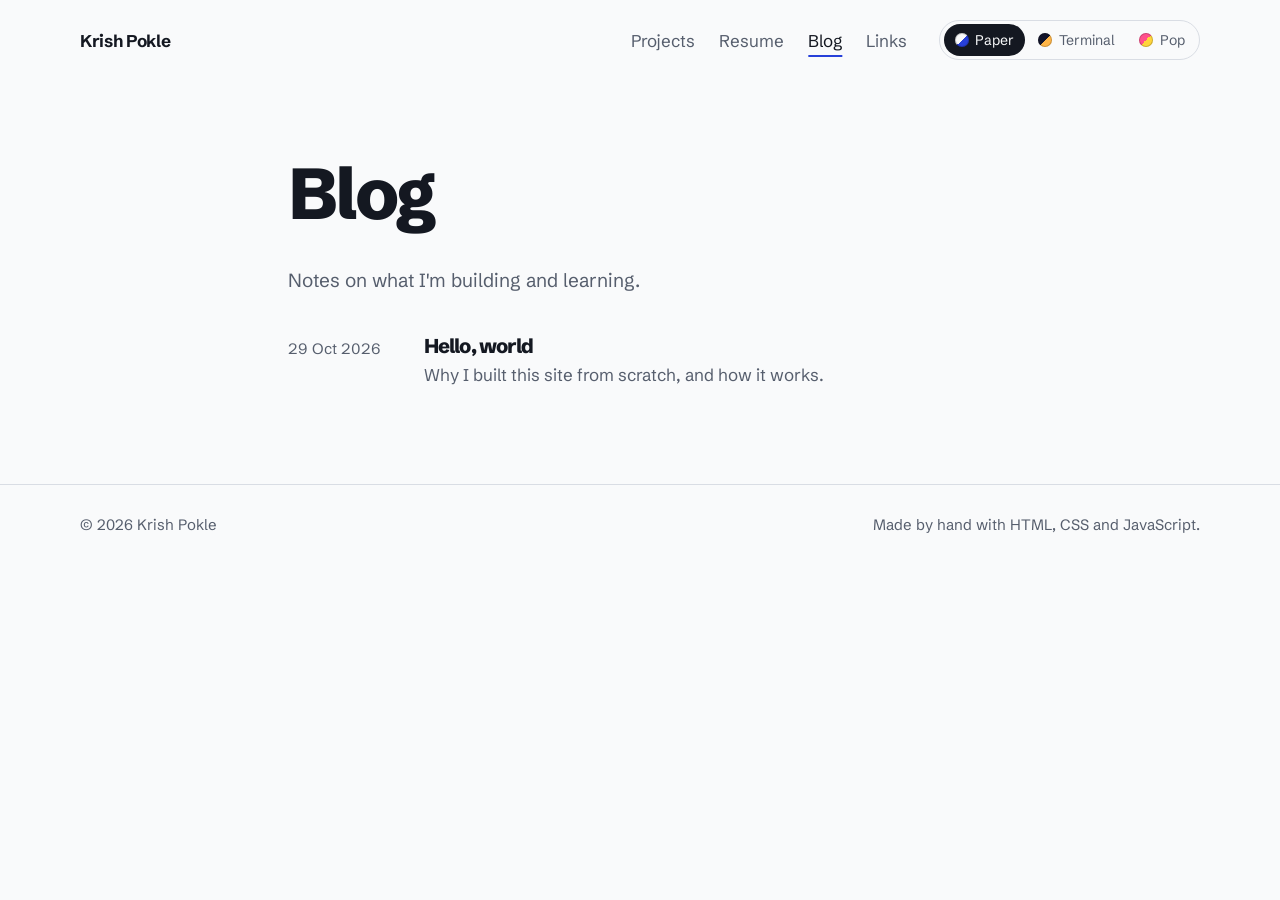
==== blog/index.html @ 6c25fd65 "Add personal website with three switchable themes A hand-written HTML/CSS/JS site with no build step" ====
<!doctype html>
<html lang="en">
<head>
  <meta charset="utf-8">
  <meta name="viewport" content="width=device-width, initial-scale=1">
  <title>Blog | Krish Pokle</title>
  <meta name="description" content="Krish Pokle's blog.">
  <!-- This page is one folder down, so paths start with "../" -->
  <link rel="icon" href="../assets/favicon.svg" type="image/svg+xml">

  <link rel="preconnect" href="https://fonts.googleapis.com">
  <link rel="preconnect" href="https://fonts.gstatic.com" crossorigin>
  <link rel="stylesheet" href="https://fonts.googleapis.com/css2?family=Bricolage+Grotesque:opsz,wght@12..96,400..800&family=IBM+Plex+Mono:wght@400;600&family=IBM+Plex+Sans:wght@400;500;600&family=Schibsted+Grotesk:wght@400..900&display=swap">

  <link rel="stylesheet" href="../css/style.css">
  <script src="../js/theme.js"></script>
  <script src="../js/content.js" defer></script>
  <script src="../js/main.js" defer></script>
</head>

<body data-page="blog" data-title="Blog" data-root="../">
  <a class="skip-link" href="#main">Skip to content</a>
  <header class="site-header" id="site-header"></header>

  <main id="main" class="narrow">
    <div class="page-head">
      <h1>Blog</h1>
      <p class="lede">Notes on what I'm building and learning.</p>
    </div>
    <!-- Lists every post from the "posts" section of js/content.js. -->
    <ul class="post-list" data-render="posts" data-heading="h2"></ul>
  </main>

  <footer class="site-footer" id="site-footer"></footer>
</body>
</html>
---- css/style.css ----
/* ==========================================================
   style.css

   1. Themes: colors and fonts, as CSS variables
   2. Base: plain HTML elements
   3. Layout: header, footer, containers
   4. Pages: home, resume, blog, links
   5. Theme extras: things only one theme does
   6. Small screens, reduced motion, print

   Everything uses the variables from section 1, like
   var(--ink). Change a value there and the whole site follows.
   ========================================================== */


/* ---------- 1. Themes ---------- */

:root {
  --measure: 66ch;     /* max line length for reading */
  --wide: 70rem;       /* max page width */
  --gutter: clamp(1rem, 4vw, 2.5rem);
  --space-section: clamp(3.5rem, 8vw, 6rem);
  --label-col: 12rem;  /* left column for section headings */
}

/* Paper: clean and minimal. The default. */
:root,
[data-theme="paper"] {
  color-scheme: light;
  --bg: #F9FAFB;
  --surface: #ECEFF3;
  --ink: #141821;
  --muted: #565E6D;
  --line: #D9DDE4;
  --accent: #2740D9;
  --on-accent: #FFFFFF;
  --link: #2740D9;
  --focus: #2740D9;
  --font-display: "Schibsted Grotesk", system-ui, sans-serif;
  --font-body: "Schibsted Grotesk", system-ui, sans-serif;
  --font-mono: ui-monospace, "SFMono-Regular", Menlo, Consolas, monospace;
  --display-weight: 800;
  --display-tracking: -0.045em;
  --radius: 8px;
  --border-width: 1px;
  --shadow: none;
}

/* Terminal: dark and techy. Amber phosphor on midnight blue. */
[data-theme="terminal"] {
  color-scheme: dark;
  --bg: #12142A;
  --surface: #1B1E3C;
  --ink: #E4E2F4;
  --muted: #9D9BBF;
  --line: #2E3262;
  --accent: #FFB547;
  --accent-2: #7DDFD6;
  --on-accent: #12142A;
  --link: #FFB547;
  --focus: #7DDFD6;
  --font-display: "IBM Plex Mono", ui-monospace, monospace;
  --font-body: "IBM Plex Sans", system-ui, sans-serif;
  --font-mono: "IBM Plex Mono", ui-monospace, monospace;
  --display-weight: 600;
  --display-tracking: -0.03em;
  --radius: 3px;
  --border-width: 1px;
  --shadow: none;
}

/* Pop: bold and colorful. Thick outlines, hard shadows. */
[data-theme="pop"] {
  color-scheme: light;
  --bg: #F1EBFF;
  --surface: #FFFFFF;
  --ink: #1E1240;
  --muted: #4E4372;
  --line: #1E1240;
  --accent: #FF4F8B;
  --accent-2: #19C3B1;
  --accent-3: #FFD43B;
  --on-accent: #1E1240;
  --link: #C4125A;
  --focus: #1E1240;
  --tint-1: #FFE9A6;   /* yellow */
  --tint-2: #C6F3EC;   /* mint */
  --tint-3: #FFD3E3;   /* pink */
  --font-display: "Bricolage Grotesque", system-ui, sans-serif;
  --font-body: "Bricolage Grotesque", system-ui, sans-serif;
  --font-mono: ui-monospace, "SFMono-Regular", Menlo, Consolas, monospace;
  --display-weight: 800;
  --display-tracking: -0.035em;
  --radius: 16px;
  --border-width: 3px;
  --shadow: 5px 5px 0 var(--ink);
}


/* ---------- 2. Base ---------- */

*,
*::before,
*::after {
  box-sizing: border-box;
}

html {
  -webkit-text-size-adjust: 100%;
  scroll-behavior: smooth;
}

body {
  margin: 0;
  background: var(--bg);
  color: var(--ink);
  font-family: var(--font-body);
  font-size: 1.0625rem;
  line-height: 1.6;
  transition: background-color 0.25s ease, color 0.25s ease;
}

h1,
h2,
h3 {
  margin: 0 0 0.5em;
  font-family: var(--font-display);
  font-weight: var(--display-weight);
  letter-spacing: var(--display-tracking);
  line-height: 1.1;
  text-wrap: balance;
}

h2 {
  font-size: 1.5rem;
}

h3 {
  font-size: 1.25rem;
  letter-spacing: -0.01em;
}

p {
  margin: 0 0 1em;
}

a {
  color: var(--link);
  text-decoration-thickness: 0.08em;
  text-underline-offset: 0.2em;
}

a:hover {
  text-decoration-thickness: 0.16em;
}

:focus-visible {
  outline: 3px solid var(--focus);
  outline-offset: 3px;
  border-radius: 2px;
}

::selection {
  background: var(--accent);
  color: var(--on-accent);
}

img {
  max-width: 100%;
  height: auto;
}

.skip-link {
  position: absolute;
  top: -4rem;
  left: 0.5rem;
  z-index: 10;
  padding: 0.5rem 1rem;
  border-radius: var(--radius);
  background: var(--ink);
  color: var(--bg);
}

.skip-link:focus {
  top: 0.5rem;
}

.button {
  display: inline-flex;
  align-items: center;
  gap: 0.5rem;
  padding: 0.75rem 1.25rem;
  border: var(--border-width) solid var(--accent);
  border-radius: var(--radius);
  background: var(--accent);
  color: var(--on-accent);
  font: inherit;
  font-weight: 600;
  text-decoration: none;
  box-shadow: var(--shadow);
  cursor: pointer;
}

.button:hover {
  filter: brightness(1.08);
}

.pill-row {
  display: flex;
  flex-wrap: wrap;
  gap: 0.625rem;
  margin: 0;
  padding: 0;
  list-style: none;
}

.pill {
  display: inline-block;
  padding: 0.45rem 1rem;
  border: var(--border-width) solid var(--line);
  border-radius: 999px;
  color: var(--ink);
  font-weight: 500;
  text-decoration: none;
}

.pill:hover {
  border-color: var(--ink);
}

.tags {
  display: flex;
  flex-wrap: wrap;
  gap: 0.4rem;
  margin: 0;
  padding: 0;
  list-style: none;
}

.tag {
  padding: 0.1rem 0.6rem;
  border-radius: 999px;
  background: var(--surface);
  font-size: 0.8125rem;
  font-weight: 500;
}


/* ---------- 3. Layout ---------- */

.container {
  width: min(100% - 2 * var(--gutter), var(--wide));
  margin-inline: auto;
}

/* A narrower column for reading (blog list, posts). */
.narrow {
  width: min(100% - 2 * var(--gutter), 44rem);
  margin-inline: auto;
}

/* Heading on the left, content on the right. */
.split {
  display: grid;
  grid-template-columns: var(--label-col) minmax(0, 1fr);
  gap: 1rem 2.5rem;
  align-items: start;
}

.section {
  padding-top: var(--space-section);
}

.site-header {
  padding-block: 1.25rem;
}

.header-inner {
  display: flex;
  flex-wrap: wrap;
  align-items: center;
  gap: 0.75rem 2rem;
}

.brand {
  margin-right: auto;
  color: var(--ink);
  font-family: var(--font-display);
  font-weight: 700;
  letter-spacing: -0.02em;
  text-decoration: none;
}

.site-nav ul {
  display: flex;
  flex-wrap: wrap;
  gap: 0.25rem 1.5rem;
  margin: 0;
  padding: 0;
  list-style: none;
}

.site-nav a {
  color: var(--muted);
  text-decoration: none;
}

.site-nav a:hover,
.site-nav a[aria-current="page"] {
  color: var(--ink);
}

.site-nav a[aria-current="page"] {
  text-decoration: underline;
  text-decoration-color: var(--accent);
  text-decoration-thickness: 2px;
  text-underline-offset: 0.45em;
}

.theme-switch {
  display: flex;
  gap: 0.125rem;
  padding: 0.2rem;
  border: var(--border-width) solid var(--line);
  border-radius: 999px;
}

.theme-switch button {
  display: flex;
  align-items: center;
  gap: 0.4rem;
  padding: 0.3rem 0.7rem;
  border: 0;
  border-radius: 999px;
  background: transparent;
  color: var(--muted);
  font: inherit;
  font-size: 0.875rem;
  cursor: pointer;
}

.theme-switch button:hover {
  color: var(--ink);
}

.theme-switch button[aria-pressed="true"] {
  background: var(--ink);
  color: var(--bg);
}

/* Each swatch previews its theme's background and accent. */
.swatch {
  flex: none;
  width: 0.875rem;
  height: 0.875rem;
  border-radius: 50%;
  box-shadow: inset 0 0 0 1px rgb(0 0 0 / 0.2);
}

.swatch-paper    { background: linear-gradient(135deg, #F9FAFB 50%, #2740D9 50%); }
.swatch-terminal { background: linear-gradient(135deg, #12142A 50%, #FFB547 50%); }
.swatch-pop      { background: linear-gradient(135deg, #FF4F8B 50%, #FFD43B 50%); }

.site-footer {
  margin-top: var(--space-section);
  padding-block: 1.75rem;
  border-top: var(--border-width) solid var(--line);
  color: var(--muted);
  font-size: 0.9375rem;
}

.footer-inner {
  display: flex;
  flex-wrap: wrap;
  justify-content: space-between;
  gap: 0 1.5rem;
}

.footer-inner p {
  margin: 0;
}


/* ---------- 4. Pages ---------- */

/* Home: hero */

.hero {
  padding-block: clamp(3rem, 11vw, 8rem) clamp(1rem, 3vw, 2rem);
}

.hero-name {
  margin: 0 0 1.5rem;
  font-size: clamp(3.25rem, 15vw, 8.5rem);
  line-height: 0.9;
}

.hero-tagline {
  max-width: 28ch;
  margin: 0 0 2.25rem;
  font-size: clamp(1.25rem, 2.6vw, 1.75rem);
  line-height: 1.3;
}

/* Only the Terminal theme shows the prompt line. */
.hero-prompt {
  display: none;
}

/* Home: sections */

.section-aside {
  display: flex;
  flex-direction: column;
  align-items: flex-start;
  gap: 0.5rem;
}

.section-aside h2 {
  margin: 0;
}

.section-aside a {
  font-size: 0.9375rem;
}

.prose {
  max-width: var(--measure);
}

.projects {
  display: grid;
  gap: 2.75rem;
  margin: 0;
  padding: 0;
  list-style: none;
}

.project {
  display: grid;
  grid-template-columns: 4rem minmax(0, 1fr);
  gap: 0 1.5rem;
}

.project-year,
.timeline-when,
.post-item time {
  margin: 0;
  padding-top: 0.15em;
  color: var(--muted);
  font-size: 0.9375rem;
  font-variant-numeric: tabular-nums;
}

.project h3 {
  margin-bottom: 0.35rem;
}

.project h3 a {
  color: var(--ink);
  text-decoration: none;
}

.project h3 a:hover {
  text-decoration: underline;
}

.project-desc {
  max-width: 60ch;
  margin-bottom: 0.85rem;
  color: var(--muted);
}

.project-links {
  display: flex;
  flex-wrap: wrap;
  gap: 0.25rem 1.25rem;
  margin: 0.85rem 0 0;
  font-size: 0.9375rem;
}

.post-list {
  display: grid;
  gap: 1.75rem;
  margin: 0;
  padding: 0;
  list-style: none;
}

.post-item {
  display: grid;
  grid-template-columns: 7rem minmax(0, 1fr);
  gap: 0 1.5rem;
}

.post-item h2,
.post-item h3 {
  margin-bottom: 0.25rem;
  font-size: 1.25rem;
}

.post-item h2 a,
.post-item h3 a {
  color: var(--ink);
  text-decoration: none;
}

.post-item h2 a:hover,
.post-item h3 a:hover {
  text-decoration: underline;
}

.post-item p {
  margin: 0;
  color: var(--muted);
}

.empty {
  color: var(--muted);
}

/* Resume */

.resume-head {
  display: flex;
  flex-wrap: wrap;
  justify-content: space-between;
  align-items: flex-end;
  gap: 1.5rem 2rem;
  padding-top: clamp(2.5rem, 7vw, 5rem);
}

.resume-head h1 {
  margin-bottom: 0.75rem;
  font-size: clamp(2.75rem, 8vw, 5rem);
  line-height: 0.95;
}

.resume-tagline {
  margin-bottom: 0.75rem;
  font-size: 1.1875rem;
}

.contact-list {
  display: flex;
  flex-wrap: wrap;
  gap: 0.25rem 1.5rem;
  margin: 0;
  padding: 0;
  list-style: none;
  color: var(--muted);
}

.timeline {
  display: grid;
  gap: 2.25rem;
  margin: 0;
  padding: 0;
  list-style: none;
}

.timeline-item {
  display: grid;
  grid-template-columns: 8rem minmax(0, 1fr);
  gap: 0 1.5rem;
}

.timeline-item h3 {
  margin-bottom: 0.15rem;
}

.timeline-org {
  margin-bottom: 0.6rem;
  color: var(--muted);
}

.timeline-item ul {
  margin: 0;
  padding-left: 1.1rem;
}

.timeline-item li + li {
  margin-top: 0.3rem;
}

.skill-groups {
  display: grid;
  gap: 1.25rem;
}

.skill-group {
  display: grid;
  grid-template-columns: 8rem minmax(0, 1fr);
  gap: 0.5rem 1.5rem;
  align-items: baseline;
}

.skill-group h3 {
  margin: 0;
  color: var(--muted);
  font-family: var(--font-body);
  font-size: 0.9375rem;
  font-weight: 500;
  letter-spacing: 0;
}

/* Blog */

.page-head {
  padding-block: clamp(2.5rem, 7vw, 5rem) 2.5rem;
}

.page-head h1 {
  font-size: clamp(2.75rem, 8vw, 4.5rem);
  line-height: 0.95;
}

.lede {
  margin: 0;
  color: var(--muted);
  font-size: 1.1875rem;
}

.post-header {
  padding-block: clamp(2.5rem, 7vw, 4.5rem) 2.25rem;
}

.post-header h1 {
  font-size: clamp(2.25rem, 6vw, 3.75rem);
  line-height: 1;
}

.post-date {
  margin: 0;
  color: var(--muted);
}

.post-footer {
  margin-top: 3rem;
}

/* Long-form text: blog posts. */
.prose h2 {
  margin: 2em 0 0.5em;
}

.prose ul,
.prose ol {
  padding-left: 1.25rem;
}

.prose li + li {
  margin-top: 0.35em;
}

.prose code {
  padding: 0.1em 0.35em;
  border-radius: 4px;
  background: var(--surface);
  font-family: var(--font-mono);
  font-size: 0.875em;
}

.prose pre {
  overflow-x: auto;
  margin: 1.5em 0;
  padding: 1rem 1.25rem;
  border-radius: var(--radius);
  background: var(--surface);
  font-size: 0.875rem;
  line-height: 1.55;
}

.prose pre code {
  padding: 0;
  background: none;
  font-size: inherit;
}

.prose blockquote {
  margin: 1.75em 0;
  padding-left: 1.25rem;
  border-left: 3px solid var(--accent);
  color: var(--muted);
  font-size: 1.125rem;
}

.prose img {
  border-radius: var(--radius);
}

/* Links page */

.linkpage {
  width: min(100% - 2 * var(--gutter), 30rem);
  margin-inline: auto;
  padding-top: clamp(2rem, 7vw, 4rem);
  text-align: center;
}

.avatar {
  display: grid;
  place-items: center;
  overflow: hidden;
  width: 6rem;
  height: 6rem;
  margin: 0 auto 1.25rem;
  border-radius: 50%;
  background: var(--accent);
  color: var(--on-accent);
  font-family: var(--font-display);
  font-size: 2rem;
  font-weight: var(--display-weight);
  letter-spacing: -0.02em;
}

.avatar img {
  width: 100%;
  height: 100%;
  object-fit: cover;
}

.linkpage h1 {
  margin-bottom: 0.4rem;
  font-size: 2.25rem;
}

.linkpage-tagline {
  margin-bottom: 2rem;
  color: var(--muted);
}

.link-buttons {
  display: grid;
  grid-template-columns: minmax(0, 1fr);
  gap: 0.75rem;
  margin: 0;
  padding: 0;
  list-style: none;
}

.link-button {
  display: flex;
  justify-content: space-between;
  align-items: center;
  gap: 1rem;
  padding: 1rem 1.25rem;
  border: var(--border-width) solid var(--line);
  border-radius: var(--radius);
  background: var(--surface);
  color: var(--ink);
  font-weight: 600;
  text-align: left;
  text-decoration: none;
  box-shadow: var(--shadow);
}

.link-button:hover {
  border-color: var(--ink);
}

.link-label {
  flex: none;
}

.link-button .handle {
  overflow: hidden;
  min-width: 0;
  color: var(--muted);
  font-size: 0.875rem;
  font-weight: 400;
  text-overflow: ellipsis;
  white-space: nowrap;
}


/* ---------- 5. Theme extras ---------- */

/* Paper: let the hero name dominate; everything else stays quiet. */
[data-theme="paper"] .hero-name {
  font-weight: 800;
}

/* Terminal: a typed prompt above your name, monospace UI,
   markdown-style headings and [bracketed] tags. */

[data-theme="terminal"] .hero-prompt {
  display: block;
  margin: 0 0 1.25rem;
  color: var(--muted);
  font-family: var(--font-mono);
}

[data-theme="terminal"] .prompt-user {
  color: var(--accent-2);
}

/* "whoami" types itself out, one letter at a time. */
[data-theme="terminal"] .prompt-cmd {
  display: inline-block;
  overflow: hidden;
  width: 0;
  color: var(--ink);
  white-space: nowrap;
  vertical-align: bottom;
  animation: type 0.6s steps(6, end) 0.4s forwards;
}

[data-theme="terminal"] .caret {
  display: inline-block;
  width: 0.6em;
  height: 1.15em;
  margin-left: 0.15em;
  background: var(--accent);
  vertical-align: text-bottom;
  animation: blink 1s steps(1) 1s 6;
}

@keyframes type {
  to { width: 6ch; }
}

@keyframes blink {
  50% { opacity: 0; }
}

[data-theme="terminal"] .brand,
[data-theme="terminal"] .site-nav,
[data-theme="terminal"] .theme-switch,
[data-theme="terminal"] .pill,
[data-theme="terminal"] .button,
[data-theme="terminal"] .link-button,
[data-theme="terminal"] .project-year,
[data-theme="terminal"] .timeline-when,
[data-theme="terminal"] .post-item time,
[data-theme="terminal"] .post-date,
[data-theme="terminal"] .site-footer {
  font-family: var(--font-mono);
}

[data-theme="terminal"] .hero-name {
  color: var(--ink);
}

[data-theme="terminal"] .section > h2::before,
[data-theme="terminal"] .section-aside h2::before,
[data-theme="terminal"] .prose h2::before {
  content: "## ";
  color: var(--accent);
  font-weight: 400;
  letter-spacing: 0;
}

[data-theme="terminal"] .project h3::before {
  content: "./";
  color: var(--muted);
}

[data-theme="terminal"] .tag {
  padding: 0;
  border-radius: 0;
  background: none;
  color: var(--accent-2);
  font-family: var(--font-mono);
}

[data-theme="terminal"] .tag::before { content: "["; color: var(--muted); }
[data-theme="terminal"] .tag::after  { content: "]"; color: var(--muted); }

[data-theme="terminal"] .pill {
  border-radius: var(--radius);
}

[data-theme="terminal"] .pill:hover,
[data-theme="terminal"] .link-button:hover {
  border-color: var(--accent);
  color: var(--accent);
}

/* Pop: a shadowed name, sticker headings and tags, and
   chunky colored cards that press down when clicked. */

[data-theme="pop"] .hero-name {
  text-shadow: 0.045em 0.045em 0 var(--accent);
}

[data-theme="pop"] .section > h2,
[data-theme="pop"] .section-aside h2 {
  display: inline-block;
  padding: 0.15em 0.5em;
  border: 3px solid var(--ink);
  border-radius: 10px;
  background: var(--accent-3);
  box-shadow: 3px 3px 0 var(--ink);
  transform: rotate(-2deg);
}

[data-theme="pop"] .section > h2 {
  justify-self: start;
}

[data-theme="pop"] .tag {
  border-radius: 6px;
  background: var(--ink);
  color: var(--bg);
  font-weight: 700;
  transform: rotate(-2deg);
}

[data-theme="pop"] .tag:nth-child(even) {
  background: var(--accent-2);
  color: var(--ink);
  transform: rotate(2deg);
}

[data-theme="pop"] .project {
  padding: 1.25rem 1.5rem 1.5rem;
  border: 3px solid var(--ink);
  border-radius: var(--radius);
  box-shadow: var(--shadow);
}

[data-theme="pop"] .project:nth-child(3n + 1) { background: var(--tint-1); }
[data-theme="pop"] .project:nth-child(3n + 2) { background: var(--tint-2); }
[data-theme="pop"] .project:nth-child(3n + 3) { background: var(--tint-3); }

[data-theme="pop"] .project-desc,
[data-theme="pop"] .project-year {
  color: var(--ink);
}

[data-theme="pop"] .pill,
[data-theme="pop"] .link-button,
[data-theme="pop"] .button {
  border: 3px solid var(--ink);
  font-weight: 700;
  transition: transform 0.1s ease, box-shadow 0.1s ease;
}

[data-theme="pop"] .pill {
  background: var(--surface);
  box-shadow: 3px 3px 0 var(--ink);
}

[data-theme="pop"] .link-buttons li:nth-child(3n + 1) .link-button { background: var(--tint-1); }
[data-theme="pop"] .link-buttons li:nth-child(3n + 2) .link-button { background: var(--tint-2); }
[data-theme="pop"] .link-buttons li:nth-child(3n + 3) .link-button { background: var(--tint-3); }

[data-theme="pop"] .link-button .handle {
  color: var(--ink);
}

[data-theme="pop"] .pill:hover,
[data-theme="pop"] .link-button:hover,
[data-theme="pop"] .button:hover {
  filter: none;
  transform: translate(-2px, -2px);
  box-shadow: 7px 7px 0 var(--ink);
}

[data-theme="pop"] .pill:active,
[data-theme="pop"] .link-button:active,
[data-theme="pop"] .button:active {
  transform: translate(3px, 3px);
  box-shadow: 0 0 0 var(--ink);
}

[data-theme="pop"] .avatar {
  border: 3px solid var(--ink);
  box-shadow: var(--shadow);
}

[data-theme="pop"] .theme-switch {
  background: var(--surface);
}

[data-theme="pop"] .prose blockquote {
  border-left-width: 6px;
  color: var(--ink);
}


/* ---------- 6. Small screens, reduced motion, print ---------- */

@media (max-width: 48rem) {
  .split {
    grid-template-columns: minmax(0, 1fr);
  }
}

@media (max-width: 40rem) {
  .site-nav {
    order: 3;
    flex-basis: 100%;
  }

  .project,
  .post-item,
  .timeline-item,
  .skill-group {
    grid-template-columns: minmax(0, 1fr);
    gap: 0.25rem;
  }
}

/* On narrow phones, theme buttons show just their swatches.
   The names stay readable by screen readers. */
@media (max-width: 26rem) {
  .theme-name {
    position: absolute;
    width: 1px;
    height: 1px;
    overflow: hidden;
    clip-path: inset(50%);
    white-space: nowrap;
  }

  .theme-switch button {
    padding: 0.45rem;
  }
}

@media (prefers-reduced-motion: reduce) {
  html {
    scroll-behavior: auto;
  }

  *,
  *::before,
  *::after {
    animation-duration: 0.01ms !important;
    animation-delay: 0s !important;
    animation-iteration-count: 1 !important;
    transition-duration: 0.01ms !important;
  }
}

/* main.js switches to the Paper theme while printing. */
@media print {
  .site-header,
  .site-footer,
  .skip-link,
  .no-print {
    display: none !important;
  }

  body {
    font-size: 10.5pt;
    background: #fff;
  }

  a {
    color: inherit;
    text-decoration: none;
  }

  .section {
    padding-top: 1.75rem;
  }

  .resume-head {
    padding-top: 0;
  }

  .timeline-item,
  .skill-group {
    break-inside: avoid;
  }
}
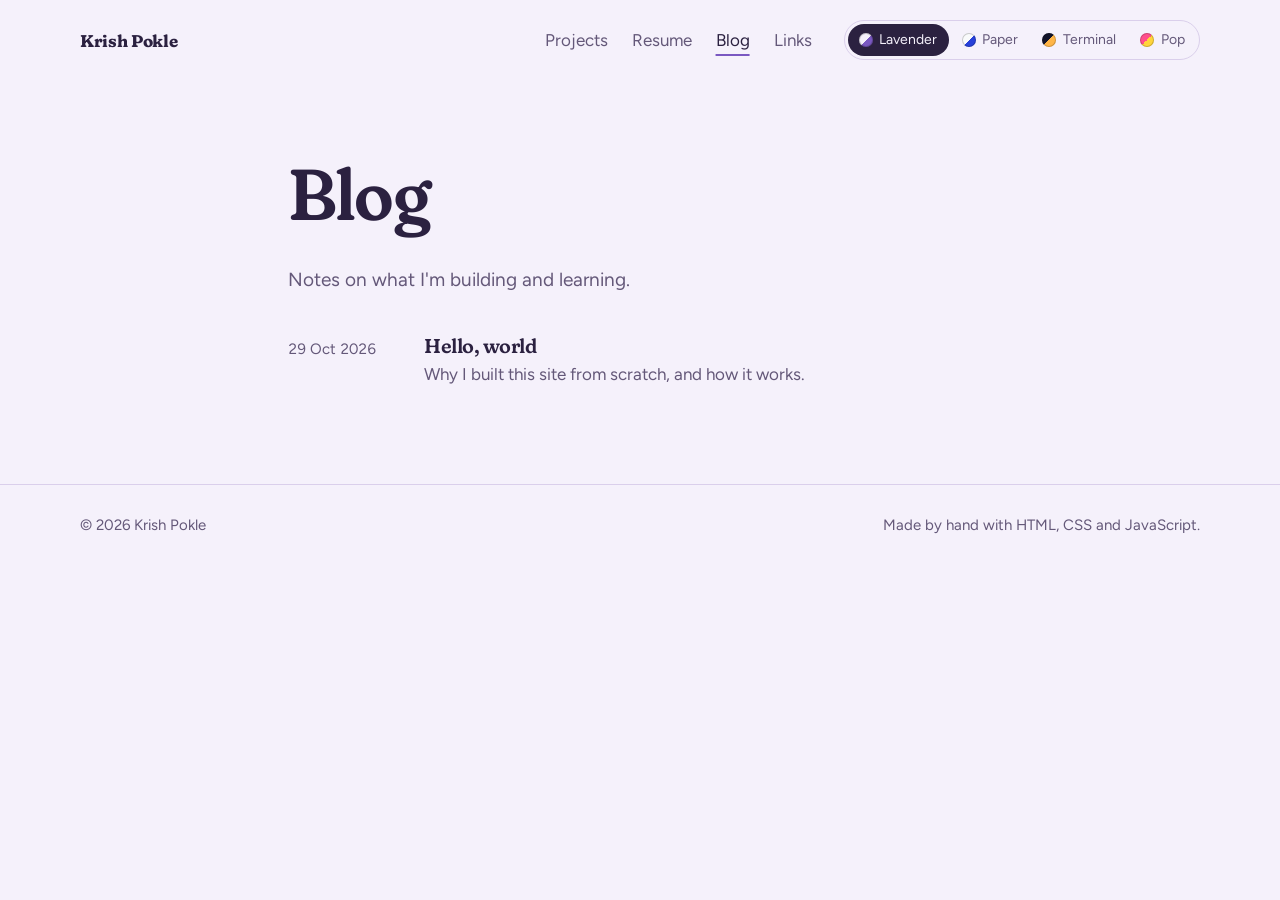
==== commit 08d4bbf7: "Add Lavender theme and make it the default Lavender pairs a pale lilac background with deep plum tex" ====
--- a/blog/index.html
+++ b/blog/index.html
@@ -10,7 +10,7 @@
 
   <link rel="preconnect" href="https://fonts.googleapis.com">
   <link rel="preconnect" href="https://fonts.gstatic.com" crossorigin>
-  <link rel="stylesheet" href="https://fonts.googleapis.com/css2?family=Bricolage+Grotesque:opsz,wght@12..96,400..800&family=IBM+Plex+Mono:wght@400;600&family=IBM+Plex+Sans:wght@400;500;600&family=Schibsted+Grotesk:wght@400..900&display=swap">
+  <link rel="stylesheet" href="https://fonts.googleapis.com/css2?family=Bricolage+Grotesque:opsz,wght@12..96,400..800&family=Figtree:wght@400..700&family=Fraunces:opsz,wght,SOFT@9..144,400..700,0..100&family=IBM+Plex+Mono:wght@400;600&family=IBM+Plex+Sans:wght@400;500;600&family=Schibsted+Grotesk:wght@400..900&display=swap">
 
   <link rel="stylesheet" href="../css/style.css">
   <script src="../js/theme.js"></script>
--- a/css/style.css
+++ b/css/style.css
@@ -23,8 +23,31 @@
   --label-col: 12rem;  /* left column for section headings */
 }
 
-/* Paper: clean and minimal. The default. */
+/* Lavender: soft and calm. The default. */
 :root,
+[data-theme="lavender"] {
+  color-scheme: light;
+  --bg: #F5F1FB;
+  --surface: #EAE2F6;
+  --ink: #2B2140;
+  --muted: #645879;
+  --line: #DACFEB;
+  --accent: #7A58C1;
+  --accent-deep: #4A2E85;
+  --on-accent: #FFFFFF;
+  --link: #6744B0;
+  --focus: #6744B0;
+  --font-display: "Fraunces", Georgia, serif;
+  --font-body: "Figtree", system-ui, sans-serif;
+  --font-mono: ui-monospace, "SFMono-Regular", Menlo, Consolas, monospace;
+  --display-weight: 600;
+  --display-tracking: -0.025em;
+  --radius: 14px;
+  --border-width: 1px;
+  --shadow: none;
+}
+
+/* Paper: clean and minimal. */
 [data-theme="paper"] {
   color-scheme: light;
   --bg: #F9FAFB;
@@ -357,6 +380,7 @@
   box-shadow: inset 0 0 0 1px rgb(0 0 0 / 0.2);
 }
 
+.swatch-lavender { background: linear-gradient(135deg, #F5F1FB 50%, #7A58C1 50%); }
 .swatch-paper    { background: linear-gradient(135deg, #F9FAFB 50%, #2740D9 50%); }
 .swatch-terminal { background: linear-gradient(135deg, #12142A 50%, #FFB547 50%); }
 .swatch-pop      { background: linear-gradient(135deg, #FF4F8B 50%, #FFD43B 50%); }
@@ -776,6 +800,38 @@
 
 /* ---------- 5. Theme extras ---------- */
 
+/* Lavender: Fraunces with its "soft" axis turned all the way up,
+   so the serif headings get rounded, gentle edges. */
+[data-theme="lavender"] :is(h1, h2, h3, .brand, .avatar) {
+  font-variation-settings: "SOFT" 100;
+}
+
+[data-theme="lavender"] .hero-name {
+  color: var(--accent-deep);
+  letter-spacing: -0.035em;
+}
+
+[data-theme="lavender"] .tag {
+  color: var(--accent-deep);
+}
+
+[data-theme="lavender"] .pill {
+  background: var(--surface);
+  border-color: var(--surface);
+}
+
+[data-theme="lavender"] .pill:hover {
+  border-color: var(--accent);
+}
+
+[data-theme="lavender"] .link-button {
+  border-color: var(--surface);
+}
+
+[data-theme="lavender"] .link-button:hover {
+  border-color: var(--accent);
+}
+
 /* Paper: let the hero name dominate; everything else stays quiet. */
 [data-theme="paper"] .hero-name {
   font-weight: 800;
@@ -1003,9 +1059,9 @@
   }
 }
 
-/* On narrow phones, theme buttons show just their swatches.
-   The names stay readable by screen readers. */
-@media (max-width: 26rem) {
+/* Below laptop width, theme buttons show just their swatches
+   so the header fits. The names stay readable by screen readers. */
+@media (max-width: 56rem) {
   .theme-name {
     position: absolute;
     width: 1px;
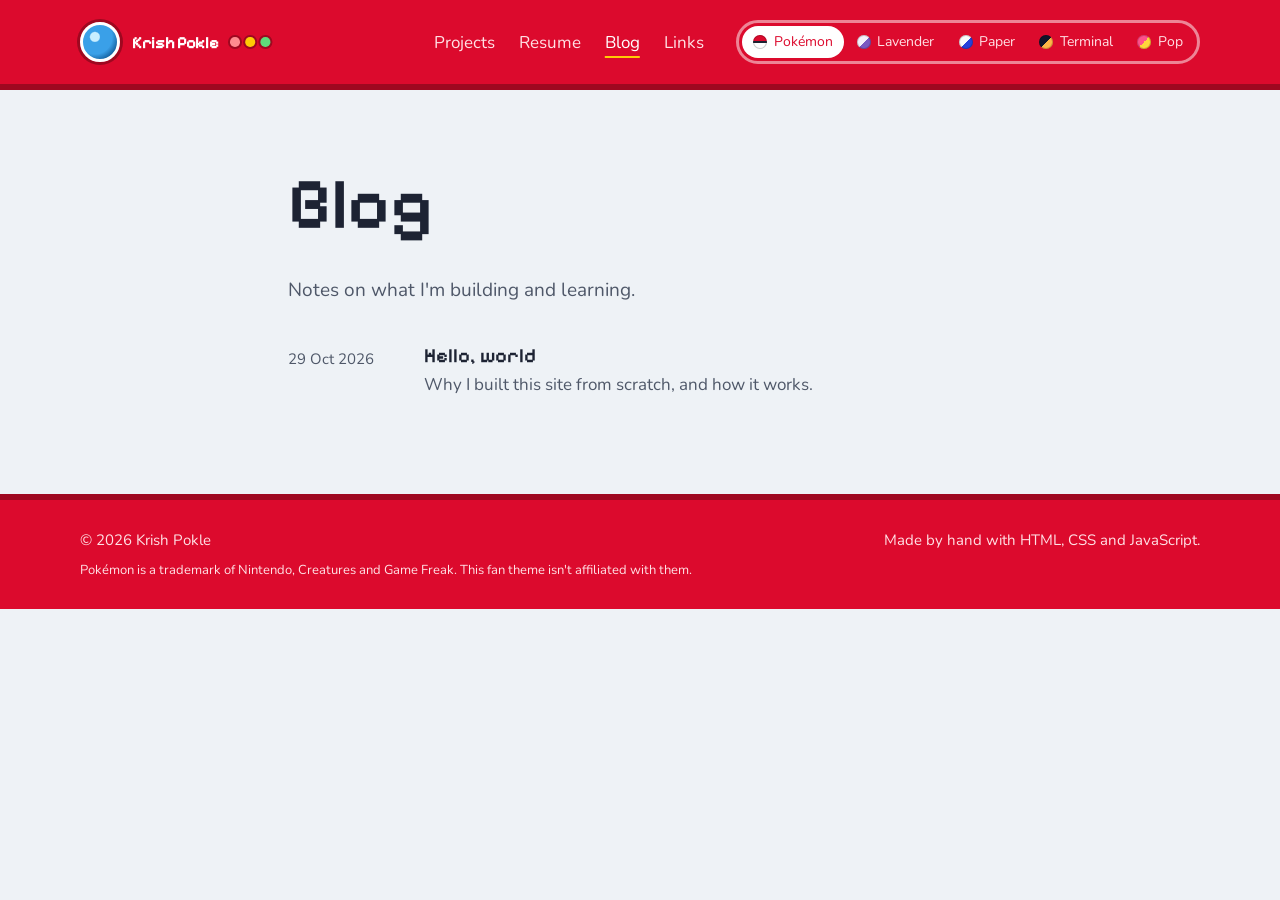
==== commit 1aa36214: "Add Pokémon theme and make it the default A Pokédex-style theme, drawn entirely in CSS with no offic" ====
--- a/blog/index.html
+++ b/blog/index.html
@@ -10,7 +10,7 @@
 
   <link rel="preconnect" href="https://fonts.googleapis.com">
   <link rel="preconnect" href="https://fonts.gstatic.com" crossorigin>
-  <link rel="stylesheet" href="https://fonts.googleapis.com/css2?family=Bricolage+Grotesque:opsz,wght@12..96,400..800&family=Figtree:wght@400..700&family=Fraunces:opsz,wght,SOFT@9..144,400..700,0..100&family=IBM+Plex+Mono:wght@400;600&family=IBM+Plex+Sans:wght@400;500;600&family=Schibsted+Grotesk:wght@400..900&display=swap">
+  <link rel="stylesheet" href="https://fonts.googleapis.com/css2?family=Bricolage+Grotesque:opsz,wght@12..96,400..800&family=Figtree:wght@400..700&family=Fraunces:opsz,wght,SOFT@9..144,400..700,0..100&family=IBM+Plex+Mono:wght@400;600&family=IBM+Plex+Sans:wght@400;500;600&family=Nunito:wght@400..800&family=Pixelify+Sans:wght@400..700&family=Schibsted+Grotesk:wght@400..900&display=swap">
 
   <link rel="stylesheet" href="../css/style.css">
   <script src="../js/theme.js"></script>
--- a/css/style.css
+++ b/css/style.css
@@ -23,7 +23,7 @@
   --label-col: 12rem;  /* left column for section headings */
 }
 
-/* Lavender: soft and calm. The default. */
+/* Lavender: soft and calm. Also the look if JavaScript is off. */
 :root,
 [data-theme="lavender"] {
   color-scheme: light;
@@ -44,6 +44,33 @@
   --display-tracking: -0.025em;
   --radius: 14px;
   --border-width: 1px;
+  --shadow: none;
+}
+
+/* Pokémon: a Pokédex-red header, game text boxes and a pixel
+   font. Everything is drawn with CSS, with no official artwork. */
+[data-theme="pokemon"] {
+  color-scheme: light;
+  --bg: #EEF2F6;
+  --surface: #FFFFFF;
+  --ink: #1D2333;
+  --muted: #4F5869;
+  --line: #1D2333;
+  --accent: #DC0A2D;
+  --on-accent: #FFFFFF;
+  --link: #2A5BB0;
+  --focus: #2A5BB0;
+  --dex-red: #DC0A2D;
+  --dex-red-dark: #9E0820;
+  --dex-yellow: #FFCB05;
+  --dex-blue: #2A5BB0;
+  --font-display: "Pixelify Sans", ui-monospace, monospace;
+  --font-body: "Nunito", system-ui, sans-serif;
+  --font-mono: ui-monospace, "SFMono-Regular", Menlo, Consolas, monospace;
+  --display-weight: 600;
+  --display-tracking: 0;
+  --radius: 12px;
+  --border-width: 3px;
   --shadow: none;
 }
 
@@ -380,6 +407,7 @@
   box-shadow: inset 0 0 0 1px rgb(0 0 0 / 0.2);
 }
 
+.swatch-pokemon  { background: linear-gradient(#DC0A2D 0 42%, #1D2333 42% 58%, #FFFFFF 58%); }
 .swatch-lavender { background: linear-gradient(135deg, #F5F1FB 50%, #7A58C1 50%); }
 .swatch-paper    { background: linear-gradient(135deg, #F9FAFB 50%, #2740D9 50%); }
 .swatch-terminal { background: linear-gradient(135deg, #12142A 50%, #FFB547 50%); }
@@ -420,14 +448,18 @@
 }
 
 .hero-tagline {
-  max-width: 28ch;
+  max-width: 34ch;
   margin: 0 0 2.25rem;
+  text-wrap: balance;
   font-size: clamp(1.25rem, 2.6vw, 1.75rem);
   line-height: 1.3;
 }
 
-/* Only the Terminal theme shows the prompt line. */
-.hero-prompt {
+/* Only the Terminal theme shows the prompt line, and only the
+   Pokémon theme shows the Pokédex line and the footer credit. */
+.hero-prompt,
+.hero-dex,
+.theme-credit {
   display: none;
 }
 
@@ -541,6 +573,40 @@
 
 .empty {
   color: var(--muted);
+}
+
+/* Coursework (home and resume) */
+
+.courses {
+  display: grid;
+  grid-template-columns: repeat(auto-fill, minmax(13rem, 1fr));
+  gap: 0 2rem;
+  margin: 0;
+  padding: 0;
+  list-style: none;
+}
+
+.course {
+  padding-block: 0.85rem 1rem;
+  border-top: var(--border-width) solid var(--line);
+}
+
+.course h3 {
+  margin: 0;
+  font-size: 1.125rem;
+}
+
+.course-code {
+  margin: 0 0 0.15rem;
+  color: var(--muted);
+  font-size: 0.875rem;
+  font-variant-numeric: tabular-nums;
+}
+
+.course-note {
+  margin: 0.3rem 0 0;
+  color: var(--muted);
+  font-size: 0.9375rem;
 }
 
 /* Resume */
@@ -585,7 +651,7 @@
 
 .timeline-item {
   display: grid;
-  grid-template-columns: 8rem minmax(0, 1fr);
+  grid-template-columns: 10.5rem minmax(0, 1fr);
   gap: 0 1.5rem;
 }
 
@@ -596,6 +662,14 @@
 .timeline-org {
   margin-bottom: 0.6rem;
   color: var(--muted);
+}
+
+.timeline-note {
+  margin-bottom: 0.6rem;
+}
+
+.timeline-note:last-child {
+  margin-bottom: 0;
 }
 
 .timeline-item ul {
@@ -614,7 +688,7 @@
 
 .skill-group {
   display: grid;
-  grid-template-columns: 8rem minmax(0, 1fr);
+  grid-template-columns: 10.5rem minmax(0, 1fr);
   gap: 0.5rem 1.5rem;
   align-items: baseline;
 }
@@ -800,6 +874,261 @@
 
 /* ---------- 5. Theme extras ---------- */
 
+/* Pokémon */
+
+/* Header and footer become the red Pokédex casing. Redefining
+   the color variables inside them recolors everything within. */
+[data-theme="pokemon"] .site-header,
+[data-theme="pokemon"] .site-footer {
+  --ink: #FFFFFF;
+  --muted: #FFE1E5;
+  --line: rgb(255 255 255 / 0.5);
+  --bg: var(--dex-red);
+  --accent: var(--dex-yellow);
+  --link: #FFFFFF;
+  --focus: #FFFFFF;
+  background: var(--dex-red);
+  color: var(--muted);
+}
+
+[data-theme="pokemon"] .site-header {
+  border-bottom: 6px solid var(--dex-red-dark);
+}
+
+[data-theme="pokemon"] .site-footer {
+  border-top: 6px solid var(--dex-red-dark);
+}
+
+[data-theme="pokemon"] .theme-credit {
+  display: block;
+  flex-basis: 100%;
+  margin-top: 0.5rem;
+  font-size: 0.8125rem;
+}
+
+/* The big blue lens before your name, three status lights after. */
+[data-theme="pokemon"] .brand {
+  display: inline-flex;
+  align-items: center;
+  gap: 0.75rem;
+}
+
+[data-theme="pokemon"] .brand::before {
+  content: "";
+  flex: none;
+  width: 2.5rem;
+  height: 2.5rem;
+  border: 3px solid #FFFFFF;
+  border-radius: 50%;
+  background: radial-gradient(circle at 35% 35%, #C8EEFF 0 14%, #3AA0E8 18% 55%, #14609E 78%);
+  box-shadow: 0 0 0 3px var(--dex-red-dark);
+}
+
+[data-theme="pokemon"] .brand::after {
+  content: "";
+  flex: none;
+  width: 0.6rem;
+  height: 0.6rem;
+  margin-right: 1.9rem;
+  border-radius: 50%;
+  background: #FF8A8F;
+  box-shadow:
+    0 0 0 2px var(--dex-red-dark),
+    0.95rem 0 0 0 var(--dex-yellow),
+    0.95rem 0 0 2px var(--dex-red-dark),
+    1.9rem 0 0 0 #5EDC7A,
+    1.9rem 0 0 2px var(--dex-red-dark);
+}
+
+/* Your name in yellow with a blue outline, like the games' title screens. */
+[data-theme="pokemon"] .hero-name {
+  color: var(--dex-yellow);
+  font-weight: 700;
+  -webkit-text-stroke: 0.045em var(--dex-blue);
+  paint-order: stroke fill;
+  text-shadow: 0.04em 0.05em 0 var(--dex-blue);
+}
+
+/* "No. 001 Engineer Pokémon" plus type badges, from content.js. */
+[data-theme="pokemon"] .hero-dex {
+  display: flex;
+  flex-wrap: wrap;
+  align-items: center;
+  gap: 0.5rem 0.75rem;
+  margin: 0 0 1.25rem;
+  color: var(--muted);
+  font-family: var(--font-display);
+  font-size: 1.125rem;
+}
+
+.dex-number {
+  color: var(--ink);
+}
+
+/* Type badges, in the games' type colors. */
+.type {
+  padding: 0.15rem 0.75rem;
+  border: 2px solid var(--ink);
+  border-radius: 6px;
+  background: #A8A77A;
+  color: #1D2333;
+  font-size: 0.875rem;
+  letter-spacing: 0.05em;
+  text-transform: uppercase;
+}
+
+.type-fire     { background: #EE8130; }
+.type-water    { background: #6390F0; }
+.type-electric { background: #F7D02C; }
+.type-grass    { background: #7AC74C; }
+.type-ice      { background: #96D9D6; }
+.type-fighting { background: #C22E28; color: #FFFFFF; }
+.type-poison   { background: #A33EA1; color: #FFFFFF; }
+.type-ground   { background: #E2BF65; }
+.type-flying   { background: #A98FF3; }
+.type-psychic  { background: #F95587; }
+.type-bug      { background: #A6B91A; }
+.type-rock     { background: #B6A136; }
+.type-ghost    { background: #735797; color: #FFFFFF; }
+.type-dragon   { background: #6F35FC; color: #FFFFFF; }
+.type-dark     { background: #705746; color: #FFFFFF; }
+.type-steel    { background: #B7B7CE; }
+.type-fairy    { background: #D685AD; }
+
+/* A menu cursor in front of each heading. */
+[data-theme="pokemon"] .section > h2::before,
+[data-theme="pokemon"] .section-aside h2::before,
+[data-theme="pokemon"] .prose h2::before {
+  content: "▶ ";
+  color: var(--accent);
+  font-size: 0.8em;
+}
+
+/* About and Contact sit in game-style text boxes. */
+[data-theme="pokemon"] #about .prose,
+[data-theme="pokemon"] #contact .prose {
+  position: relative;
+  padding: 1.25rem 1.5rem 1.5rem;
+  border: 4px solid var(--ink);
+  border-radius: 14px;
+  background: var(--surface);
+  box-shadow: inset 0 0 0 3px #FFFFFF, inset 0 0 0 6px #8FB2E6;
+}
+
+[data-theme="pokemon"] #about .prose > :last-child,
+[data-theme="pokemon"] #contact .prose > :last-child {
+  margin-bottom: 0;
+}
+
+/* The little "more text" arrow in the corner of the box. */
+[data-theme="pokemon"] #about .prose::after {
+  content: "▼";
+  position: absolute;
+  right: 1.1rem;
+  bottom: 0.45rem;
+  color: var(--accent);
+  font-size: 0.75rem;
+  animation: blink 1s steps(1) 1s 6;
+}
+
+[data-theme="pokemon"] .project {
+  padding: 1.25rem 1.5rem 1.5rem;
+  border: 3px solid var(--ink);
+  border-radius: var(--radius);
+  background: var(--surface);
+}
+
+[data-theme="pokemon"] .tag {
+  color: var(--ink);
+  font-weight: 700;
+  border-radius: 6px;
+}
+
+[data-theme="pokemon"] .tag:nth-child(5n + 1) { background: #F7D02C; }
+[data-theme="pokemon"] .tag:nth-child(5n + 2) { background: #6390F0; }
+[data-theme="pokemon"] .tag:nth-child(5n + 3) { background: #7AC74C; }
+[data-theme="pokemon"] .tag:nth-child(5n + 4) { background: #EE8130; }
+[data-theme="pokemon"] .tag:nth-child(5n + 5) { background: #F95587; }
+
+/* Each course gets a little badge. */
+[data-theme="pokemon"] .course {
+  border-top-width: 2px;
+}
+
+[data-theme="pokemon"] .course h3 {
+  display: flex;
+  align-items: center;
+  gap: 0.6rem;
+}
+
+[data-theme="pokemon"] .course h3::before {
+  content: "";
+  flex: none;
+  width: 1rem;
+  height: 1rem;
+  border: 2px solid var(--ink);
+  border-radius: 50%;
+  background: radial-gradient(circle, #FFFFFF 0 22%, transparent 26%), var(--badge);
+}
+
+[data-theme="pokemon"] .course:nth-child(5n + 1) { --badge: #F7D02C; }
+[data-theme="pokemon"] .course:nth-child(5n + 2) { --badge: #6390F0; }
+[data-theme="pokemon"] .course:nth-child(5n + 3) { --badge: #7AC74C; }
+[data-theme="pokemon"] .course:nth-child(5n + 4) { --badge: #EE8130; }
+[data-theme="pokemon"] .course:nth-child(5n + 5) { --badge: #F95587; }
+
+[data-theme="pokemon"] .pill {
+  border-color: var(--ink);
+  background: var(--surface);
+  font-weight: 700;
+}
+
+[data-theme="pokemon"] .pill:hover,
+[data-theme="pokemon"] .link-button:hover {
+  background: #FFF3BF;
+}
+
+[data-theme="pokemon"] .button {
+  border-color: var(--ink);
+  box-shadow: inset 0 -4px 0 rgb(0 0 0 / 0.22);
+}
+
+[data-theme="pokemon"] .link-button {
+  border-color: var(--ink);
+}
+
+/* The initials circle becomes a ball: red top, white bottom,
+   a dark band, and a button in the middle holding your initials. */
+[data-theme="pokemon"] .avatar {
+  position: relative;
+  isolation: isolate;
+  width: 7rem;
+  height: 7rem;
+  border: 4px solid var(--ink);
+  background: linear-gradient(var(--dex-red) 0 45%, var(--ink) 45% 55%, #FFFFFF 55%);
+  color: var(--ink);
+  font-size: 1rem;
+  font-weight: 700;
+}
+
+[data-theme="pokemon"] .avatar::before {
+  content: "";
+  position: absolute;
+  top: 50%;
+  left: 50%;
+  z-index: -1;
+  width: 3rem;
+  height: 3rem;
+  border: 4px solid var(--ink);
+  border-radius: 50%;
+  background: #FFFFFF;
+  transform: translate(-50%, -50%);
+}
+
+[data-theme="pokemon"] .prose blockquote {
+  border-left-color: var(--dex-yellow);
+}
+
 /* Lavender: Fraunces with its "soft" axis turned all the way up,
    so the serif headings get rounded, gentle edges. */
 [data-theme="lavender"] :is(h1, h2, h3, .brand, .avatar) {
@@ -890,6 +1219,7 @@
 [data-theme="terminal"] .timeline-when,
 [data-theme="terminal"] .post-item time,
 [data-theme="terminal"] .post-date,
+[data-theme="terminal"] .course-code,
 [data-theme="terminal"] .site-footer {
   font-family: var(--font-mono);
 }
@@ -980,6 +1310,26 @@
 [data-theme="pop"] .project:nth-child(3n + 2) { background: var(--tint-2); }
 [data-theme="pop"] .project:nth-child(3n + 3) { background: var(--tint-3); }
 
+[data-theme="pop"] .courses {
+  gap: 1rem;
+}
+
+[data-theme="pop"] .course {
+  padding: 0.85rem 1.1rem 1rem;
+  border: 3px solid var(--ink);
+  border-radius: 12px;
+  box-shadow: 3px 3px 0 var(--ink);
+}
+
+[data-theme="pop"] .course:nth-child(3n + 1) { background: var(--tint-1); }
+[data-theme="pop"] .course:nth-child(3n + 2) { background: var(--tint-2); }
+[data-theme="pop"] .course:nth-child(3n + 3) { background: var(--tint-3); }
+
+[data-theme="pop"] .course-code,
+[data-theme="pop"] .course-note {
+  color: var(--ink);
+}
+
 [data-theme="pop"] .project-desc,
 [data-theme="pop"] .project-year {
   color: var(--ink);
@@ -1048,6 +1398,11 @@
   .site-nav {
     order: 3;
     flex-basis: 100%;
+  }
+
+  /* Drop the Pokédex lights so the name and theme switcher share a row. */
+  [data-theme="pokemon"] .brand::after {
+    display: none;
   }
 
   .project,
@@ -1061,7 +1416,7 @@
 
 /* Below laptop width, theme buttons show just their swatches
    so the header fits. The names stay readable by screen readers. */
-@media (max-width: 56rem) {
+@media (max-width: 66rem) {
   .theme-name {
     position: absolute;
     width: 1px;
@@ -1119,7 +1474,8 @@
   }
 
   .timeline-item,
-  .skill-group {
+  .skill-group,
+  .course {
     break-inside: avoid;
   }
 }
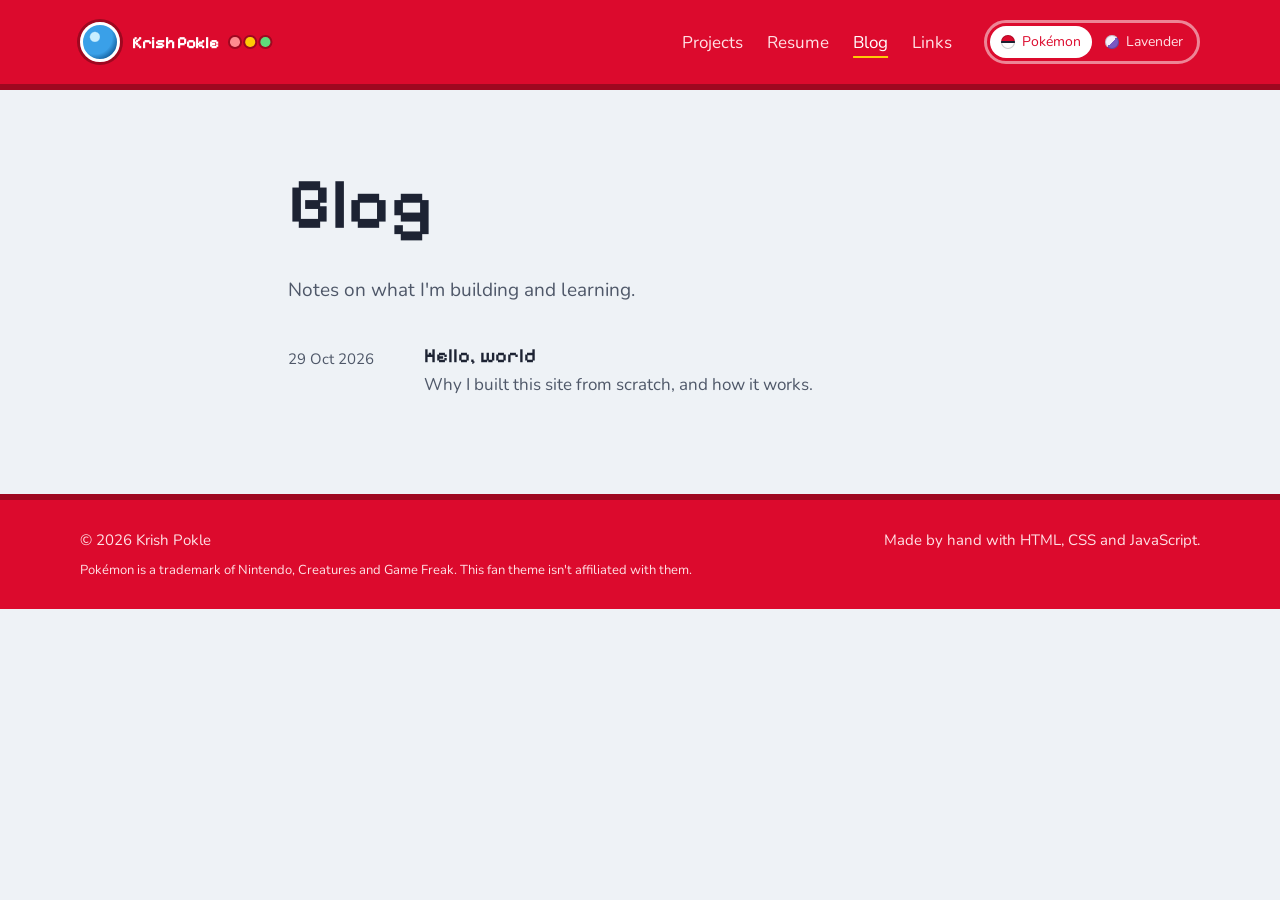
==== commit 5efe6584: "Keep only the Pokémon and Lavender themes Remove the Paper, Terminal and Pop themes entirely: their " ====
--- a/blog/index.html
+++ b/blog/index.html
@@ -10,7 +10,7 @@
 
   <link rel="preconnect" href="https://fonts.googleapis.com">
   <link rel="preconnect" href="https://fonts.gstatic.com" crossorigin>
-  <link rel="stylesheet" href="https://fonts.googleapis.com/css2?family=Bricolage+Grotesque:opsz,wght@12..96,400..800&family=Figtree:wght@400..700&family=Fraunces:opsz,wght,SOFT@9..144,400..700,0..100&family=IBM+Plex+Mono:wght@400;600&family=IBM+Plex+Sans:wght@400;500;600&family=Nunito:wght@400..800&family=Pixelify+Sans:wght@400..700&family=Schibsted+Grotesk:wght@400..900&display=swap">
+  <link rel="stylesheet" href="https://fonts.googleapis.com/css2?family=Figtree:wght@400..700&family=Fraunces:opsz,wght,SOFT@9..144,400..700,0..100&family=Nunito:wght@400..800&family=Pixelify+Sans:wght@400..700&display=swap">
 
   <link rel="stylesheet" href="../css/style.css">
   <script src="../js/theme.js"></script>
--- a/css/style.css
+++ b/css/style.css
@@ -74,79 +74,6 @@
   --shadow: none;
 }
 
-/* Paper: clean and minimal. */
-[data-theme="paper"] {
-  color-scheme: light;
-  --bg: #F9FAFB;
-  --surface: #ECEFF3;
-  --ink: #141821;
-  --muted: #565E6D;
-  --line: #D9DDE4;
-  --accent: #2740D9;
-  --on-accent: #FFFFFF;
-  --link: #2740D9;
-  --focus: #2740D9;
-  --font-display: "Schibsted Grotesk", system-ui, sans-serif;
-  --font-body: "Schibsted Grotesk", system-ui, sans-serif;
-  --font-mono: ui-monospace, "SFMono-Regular", Menlo, Consolas, monospace;
-  --display-weight: 800;
-  --display-tracking: -0.045em;
-  --radius: 8px;
-  --border-width: 1px;
-  --shadow: none;
-}
-
-/* Terminal: dark and techy. Amber phosphor on midnight blue. */
-[data-theme="terminal"] {
-  color-scheme: dark;
-  --bg: #12142A;
-  --surface: #1B1E3C;
-  --ink: #E4E2F4;
-  --muted: #9D9BBF;
-  --line: #2E3262;
-  --accent: #FFB547;
-  --accent-2: #7DDFD6;
-  --on-accent: #12142A;
-  --link: #FFB547;
-  --focus: #7DDFD6;
-  --font-display: "IBM Plex Mono", ui-monospace, monospace;
-  --font-body: "IBM Plex Sans", system-ui, sans-serif;
-  --font-mono: "IBM Plex Mono", ui-monospace, monospace;
-  --display-weight: 600;
-  --display-tracking: -0.03em;
-  --radius: 3px;
-  --border-width: 1px;
-  --shadow: none;
-}
-
-/* Pop: bold and colorful. Thick outlines, hard shadows. */
-[data-theme="pop"] {
-  color-scheme: light;
-  --bg: #F1EBFF;
-  --surface: #FFFFFF;
-  --ink: #1E1240;
-  --muted: #4E4372;
-  --line: #1E1240;
-  --accent: #FF4F8B;
-  --accent-2: #19C3B1;
-  --accent-3: #FFD43B;
-  --on-accent: #1E1240;
-  --link: #C4125A;
-  --focus: #1E1240;
-  --tint-1: #FFE9A6;   /* yellow */
-  --tint-2: #C6F3EC;   /* mint */
-  --tint-3: #FFD3E3;   /* pink */
-  --font-display: "Bricolage Grotesque", system-ui, sans-serif;
-  --font-body: "Bricolage Grotesque", system-ui, sans-serif;
-  --font-mono: ui-monospace, "SFMono-Regular", Menlo, Consolas, monospace;
-  --display-weight: 800;
-  --display-tracking: -0.035em;
-  --radius: 16px;
-  --border-width: 3px;
-  --shadow: 5px 5px 0 var(--ink);
-}
-
-
 /* ---------- 2. Base ---------- */
 
 *,
@@ -172,7 +99,8 @@
 
 h1,
 h2,
-h3 {
+h3,
+h4 {
   margin: 0 0 0.5em;
   font-family: var(--font-display);
   font-weight: var(--display-weight);
@@ -409,9 +337,6 @@
 
 .swatch-pokemon  { background: linear-gradient(#DC0A2D 0 42%, #1D2333 42% 58%, #FFFFFF 58%); }
 .swatch-lavender { background: linear-gradient(135deg, #F5F1FB 50%, #7A58C1 50%); }
-.swatch-paper    { background: linear-gradient(135deg, #F9FAFB 50%, #2740D9 50%); }
-.swatch-terminal { background: linear-gradient(135deg, #12142A 50%, #FFB547 50%); }
-.swatch-pop      { background: linear-gradient(135deg, #FF4F8B 50%, #FFD43B 50%); }
 
 .site-footer {
   margin-top: var(--space-section);
@@ -455,9 +380,7 @@
   line-height: 1.3;
 }
 
-/* Only the Terminal theme shows the prompt line, and only the
-   Pokémon theme shows the Pokédex line and the footer credit. */
-.hero-prompt,
+/* Only the Pokémon theme shows the Pokédex line and the footer credit. */
 .hero-dex,
 .theme-credit {
   display: none;
@@ -575,11 +498,12 @@
   color: var(--muted);
 }
 
-/* Coursework (home and resume) */
+/* Coursework (home and resume): one row per course, the code in a
+   narrow column and then the name. */
 
 .courses {
   display: grid;
-  grid-template-columns: repeat(auto-fill, minmax(13rem, 1fr));
+  grid-template-columns: repeat(auto-fill, minmax(17rem, 1fr));
   gap: 0 2rem;
   margin: 0;
   padding: 0;
@@ -587,26 +511,113 @@
 }
 
 .course {
-  padding-block: 0.85rem 1rem;
-  border-top: var(--border-width) solid var(--line);
-}
-
-.course h3 {
-  margin: 0;
-  font-size: 1.125rem;
+  display: grid;
+  grid-template-columns: 4.75rem minmax(0, 1fr);
+  gap: 0 0.75rem;
+  align-items: baseline;
+  padding-block: 0.55rem;
+  border-top: 1px solid var(--line);
 }
 
 .course-code {
-  margin: 0 0 0.15rem;
+  grid-column: 1;
   color: var(--muted);
   font-size: 0.875rem;
   font-variant-numeric: tabular-nums;
+  white-space: nowrap;
+}
+
+.course-name {
+  grid-column: 2;
+  font-weight: 600;
+  line-height: 1.35;
+}
+
+.course-name:first-child {
+  grid-column: 1 / -1;
 }
 
 .course-note {
-  margin: 0.3rem 0 0;
-  color: var(--muted);
-  font-size: 0.9375rem;
+  grid-column: 2;
+  color: var(--muted);
+  font-size: 0.875rem;
+}
+
+/* Semesters inside a school year. */
+.term + .term {
+  margin-top: 1.5rem;
+}
+
+.term-name {
+  display: flex;
+  flex-wrap: wrap;
+  align-items: center;
+  gap: 0.5rem;
+  margin: 0 0 0.35rem;
+  font-size: 1rem;
+  letter-spacing: 0;
+}
+
+.term-status {
+  padding: 0.1rem 0.55rem;
+  border-radius: 999px;
+  background: var(--accent);
+  color: var(--on-accent);
+  font-family: var(--font-body);
+  font-size: 0.75rem;
+  font-weight: 700;
+}
+
+/* Coursework stages on the home page: year on the left, courses on
+   the right. The Pokémon theme adds art and evolution names. */
+
+.evolution {
+  display: grid;
+  gap: 2rem;
+  margin: 0;
+  padding: 0;
+  list-style: none;
+}
+
+.evo-stage {
+  display: grid;
+  grid-template-columns: 10.5rem minmax(0, 1fr);
+  grid-template-areas: "head courses";
+  gap: 0.5rem 1.5rem;
+  align-items: start;
+}
+
+.evo-head {
+  grid-area: head;
+  padding-top: 0.85rem;
+  border-top: var(--border-width) solid var(--line);
+}
+
+.evo-year {
+  margin: 0;
+  font-size: 1.125rem;
+}
+
+.evo-stage > .evo-terms,
+.evo-stage > .course-upcoming {
+  grid-area: courses;
+}
+
+/* A rule across the top, lining up with the one over the year. */
+.evo-terms {
+  padding-top: 0.85rem;
+  border-top: var(--border-width) solid var(--line);
+}
+
+.course-upcoming {
+  margin: 0;
+  padding-top: 0.85rem;
+  color: var(--muted);
+}
+
+.evo-art,
+.evo-name {
+  display: none;
 }
 
 /* Resume */
@@ -1050,32 +1061,224 @@
 [data-theme="pokemon"] .tag:nth-child(5n + 4) { background: #EE8130; }
 [data-theme="pokemon"] .tag:nth-child(5n + 5) { background: #F95587; }
 
-/* Each course gets a little badge. */
-[data-theme="pokemon"] .course {
-  border-top-width: 2px;
-}
-
-[data-theme="pokemon"] .course h3 {
-  display: flex;
-  align-items: center;
-  gap: 0.6rem;
-}
-
-[data-theme="pokemon"] .course h3::before {
+/* Semester names in the regular font: at small sizes the pixel font's
+   5 looks like an S. Plus a yellow tag for the semester status. */
+[data-theme="pokemon"] .term-name {
+  font-family: var(--font-body);
+  font-weight: 800;
+}
+
+[data-theme="pokemon"] .term-status {
+  border: 2px solid var(--ink);
+  background: var(--dex-yellow);
+  color: var(--ink);
+}
+
+/* Coursework: each school year is an evolution stage in its own card. */
+[data-theme="pokemon"] .evolution {
+  gap: 3.25rem; /* room for the arrow between stages */
+}
+
+[data-theme="pokemon"] .evo-stage {
+  position: relative;
+  grid-template-columns: 8.5rem minmax(0, 1fr);
+  grid-template-rows: auto 1fr;
+  grid-template-areas:
+    "art head"
+    "art courses";
+  gap: 0.25rem 1.5rem;
+  padding: 1.25rem;
+  border: 3px solid var(--ink);
+  border-radius: var(--radius);
+  background: var(--surface);
+}
+
+[data-theme="pokemon"] .evo-head {
+  padding-top: 0;
+  border-top: 0;
+}
+
+[data-theme="pokemon"] .evo-year {
+  font-size: 1.25rem;
+}
+
+[data-theme="pokemon"] .evo-terms {
+  padding-top: 0.5rem;
+  border-top: 0;
+}
+
+[data-theme="pokemon"] .evo-name {
+  display: block;
+  margin: 0.15rem 0 0;
+  color: var(--accent);
+  font-family: var(--font-display);
+}
+
+/* The little screen that shows the stage's drawing. */
+[data-theme="pokemon"] .evo-art {
+  position: relative;
+  display: grid;
+  grid-area: art;
+  place-items: center;
+  overflow: hidden;
+  width: 8.5rem;
+  aspect-ratio: 1;
+  border: 3px solid var(--ink);
+  border-radius: 10px;
+  background: radial-gradient(circle at 50% 55%, #FFFFFF 0 30%, #D6E6F6 75%);
+}
+
+[data-theme="pokemon"] .evo-art > :is(svg, img) {
+  position: relative;
+  z-index: 1;
+  width: 82%;
+  height: 82%;
+  object-fit: contain;
+}
+
+/* A dark backdrop that only shows during the evolution flash. */
+[data-theme="pokemon"] .evo-art::after {
   content: "";
-  flex: none;
-  width: 1rem;
-  height: 1rem;
-  border: 2px solid var(--ink);
+  position: absolute;
+  inset: 0;
+  background: #1D2333;
+  opacity: 0;
+}
+
+/* The arrow between stages: this one evolves into the next. */
+[data-theme="pokemon"] .evo-stage + .evo-stage::before {
+  content: "▼";
+  position: absolute;
+  top: -2.4rem;
+  left: 5.5rem;
+  color: var(--accent);
+  font-size: 1.25rem;
+  line-height: 1;
+  transform: translateX(-50%);
+}
+
+/* Before a stage scrolls into view it's a dark "who's that
+   Pokémon?" silhouette. When main.js adds .is-evolved, it flashes
+   white over a dark screen and then appears in color, like the
+   games' evolution scene. Upcoming years stay silhouettes. */
+[data-theme="pokemon"] .evo-stage:not(.is-evolved) .evo-art > :is(svg, img) {
+  filter: brightness(0);
+  opacity: 0.85;
+}
+
+[data-theme="pokemon"] .is-evolved .evo-art > :is(svg, img) {
+  animation: evolve 1.4s ease-out;
+}
+
+[data-theme="pokemon"] .is-evolved .evo-art::after {
+  animation: evolve-screen 1.4s ease-out;
+}
+
+/* The egg doesn't evolve; it cracks as you scroll (main.js sets
+   --crack from 0 to 1 and --wobble in degrees). */
+[data-theme="pokemon"] .egg {
+  position: relative;
+  z-index: 1;
+  width: 82%;
+  aspect-ratio: 1;
+  transform: rotate(var(--wobble, 0deg));
+  transform-origin: 50% 90%;
+}
+
+[data-theme="pokemon"] .egg-half,
+[data-theme="pokemon"] .egg-crack {
+  position: absolute;
+  inset: 0;
+}
+
+[data-theme="pokemon"] .egg-half > :is(img, svg) {
+  display: block;
+  width: 100%;
+  height: 100%;
+  object-fit: contain;
+}
+
+/* Two copies of the egg. The top one is cut along the crack's
+   zigzag and sits exactly over the whole egg underneath, so there's
+   no visible seam. On hatching, the bottom copy is cut to match and
+   the top swings open like a lid, hinged at the left end of the crack. */
+[data-theme="pokemon"] .egg-top {
+  clip-path: polygon(0% 0%, 100% 0%, 100% 52%, 86% 52%, 81% 47%, 73% 55%, 65% 46%, 57% 57%, 50% 48%, 44% 56%, 36% 46%, 28% 55%, 20% 46%, 14% 51%, 0% 51%);
+  transform-origin: 14% 51%;
+  transition: transform 0.45s cubic-bezier(0.3, 1.6, 0.5, 1);
+}
+
+[data-theme="pokemon"] .is-hatched .egg-bottom {
+  clip-path: polygon(0% 51%, 14% 51%, 20% 46%, 28% 55%, 36% 46%, 44% 56%, 50% 48%, 57% 57%, 65% 46%, 73% 55%, 81% 47%, 86% 52%, 100% 52%, 100% 100%, 0% 100%);
+}
+
+/* Let the lid poke out of the screen frame when it pops off. */
+[data-theme="pokemon"] .is-egg .evo-art {
+  overflow: visible;
+}
+
+/* The crack lines. pathLength="1" lets a dash offset of 1 hide a
+   line completely and 0 show all of it. The main crack is fully
+   drawn by --crack 0.6; the small branches grow from 0.55 to 0.95. */
+[data-theme="pokemon"] .egg-crack path {
+  fill: none;
+  stroke: #4A3B22;
+  stroke-width: 2.4;
+  stroke-linecap: round;
+  stroke-linejoin: round;
+  stroke-dasharray: 1;
+}
+
+[data-theme="pokemon"] .crack-main {
+  stroke-dashoffset: calc(1 - clamp(0, var(--crack, 0) / 0.6, 1));
+}
+
+[data-theme="pokemon"] .crack-branch {
+  stroke-dashoffset: calc(1 - clamp(0, (var(--crack, 0) - 0.55) / 0.4, 1));
+}
+
+/* A burst of light behind the egg when it hatches. */
+[data-theme="pokemon"] .egg::before {
+  content: "";
+  position: absolute;
+  inset: 10%;
   border-radius: 50%;
-  background: radial-gradient(circle, #FFFFFF 0 22%, transparent 26%), var(--badge);
-}
-
-[data-theme="pokemon"] .course:nth-child(5n + 1) { --badge: #F7D02C; }
-[data-theme="pokemon"] .course:nth-child(5n + 2) { --badge: #6390F0; }
-[data-theme="pokemon"] .course:nth-child(5n + 3) { --badge: #7AC74C; }
-[data-theme="pokemon"] .course:nth-child(5n + 4) { --badge: #EE8130; }
-[data-theme="pokemon"] .course:nth-child(5n + 5) { --badge: #F95587; }
+  background: radial-gradient(circle, #FFFBE6 0 20%, #FFD23F 50%, transparent 70%);
+  opacity: 0;
+  transform: scale(0.6);
+  transition: opacity 0.35s ease, transform 0.35s ease;
+}
+
+[data-theme="pokemon"] .is-hatched .egg::before {
+  opacity: 1;
+  transform: scale(1.35);
+}
+
+[data-theme="pokemon"] .is-hatched .egg-top {
+  transform: translate(-6%, -14%) rotate(-22deg);
+}
+
+[data-theme="pokemon"] .is-hatched .egg-crack {
+  opacity: 0;
+}
+
+@keyframes blink {
+  50% { opacity: 0; }
+}
+
+@keyframes evolve {
+  0%   { filter: brightness(0); transform: scale(0.9); }
+  20%  { filter: brightness(0) invert(1); transform: scale(1.12); }
+  40%  { filter: brightness(0) invert(1); transform: scale(0.94); }
+  60%  { filter: brightness(0) invert(1); transform: scale(1.08); }
+  100% { filter: none; transform: scale(1); }
+}
+
+@keyframes evolve-screen {
+  0%       { opacity: 0; }
+  15%, 65% { opacity: 0.9; }
+  100%     { opacity: 0; }
+}
 
 [data-theme="pokemon"] .pill {
   border-color: var(--ink);
@@ -1161,231 +1364,6 @@
   border-color: var(--accent);
 }
 
-/* Paper: let the hero name dominate; everything else stays quiet. */
-[data-theme="paper"] .hero-name {
-  font-weight: 800;
-}
-
-/* Terminal: a typed prompt above your name, monospace UI,
-   markdown-style headings and [bracketed] tags. */
-
-[data-theme="terminal"] .hero-prompt {
-  display: block;
-  margin: 0 0 1.25rem;
-  color: var(--muted);
-  font-family: var(--font-mono);
-}
-
-[data-theme="terminal"] .prompt-user {
-  color: var(--accent-2);
-}
-
-/* "whoami" types itself out, one letter at a time. */
-[data-theme="terminal"] .prompt-cmd {
-  display: inline-block;
-  overflow: hidden;
-  width: 0;
-  color: var(--ink);
-  white-space: nowrap;
-  vertical-align: bottom;
-  animation: type 0.6s steps(6, end) 0.4s forwards;
-}
-
-[data-theme="terminal"] .caret {
-  display: inline-block;
-  width: 0.6em;
-  height: 1.15em;
-  margin-left: 0.15em;
-  background: var(--accent);
-  vertical-align: text-bottom;
-  animation: blink 1s steps(1) 1s 6;
-}
-
-@keyframes type {
-  to { width: 6ch; }
-}
-
-@keyframes blink {
-  50% { opacity: 0; }
-}
-
-[data-theme="terminal"] .brand,
-[data-theme="terminal"] .site-nav,
-[data-theme="terminal"] .theme-switch,
-[data-theme="terminal"] .pill,
-[data-theme="terminal"] .button,
-[data-theme="terminal"] .link-button,
-[data-theme="terminal"] .project-year,
-[data-theme="terminal"] .timeline-when,
-[data-theme="terminal"] .post-item time,
-[data-theme="terminal"] .post-date,
-[data-theme="terminal"] .course-code,
-[data-theme="terminal"] .site-footer {
-  font-family: var(--font-mono);
-}
-
-[data-theme="terminal"] .hero-name {
-  color: var(--ink);
-}
-
-[data-theme="terminal"] .section > h2::before,
-[data-theme="terminal"] .section-aside h2::before,
-[data-theme="terminal"] .prose h2::before {
-  content: "## ";
-  color: var(--accent);
-  font-weight: 400;
-  letter-spacing: 0;
-}
-
-[data-theme="terminal"] .project h3::before {
-  content: "./";
-  color: var(--muted);
-}
-
-[data-theme="terminal"] .tag {
-  padding: 0;
-  border-radius: 0;
-  background: none;
-  color: var(--accent-2);
-  font-family: var(--font-mono);
-}
-
-[data-theme="terminal"] .tag::before { content: "["; color: var(--muted); }
-[data-theme="terminal"] .tag::after  { content: "]"; color: var(--muted); }
-
-[data-theme="terminal"] .pill {
-  border-radius: var(--radius);
-}
-
-[data-theme="terminal"] .pill:hover,
-[data-theme="terminal"] .link-button:hover {
-  border-color: var(--accent);
-  color: var(--accent);
-}
-
-/* Pop: a shadowed name, sticker headings and tags, and
-   chunky colored cards that press down when clicked. */
-
-[data-theme="pop"] .hero-name {
-  text-shadow: 0.045em 0.045em 0 var(--accent);
-}
-
-[data-theme="pop"] .section > h2,
-[data-theme="pop"] .section-aside h2 {
-  display: inline-block;
-  padding: 0.15em 0.5em;
-  border: 3px solid var(--ink);
-  border-radius: 10px;
-  background: var(--accent-3);
-  box-shadow: 3px 3px 0 var(--ink);
-  transform: rotate(-2deg);
-}
-
-[data-theme="pop"] .section > h2 {
-  justify-self: start;
-}
-
-[data-theme="pop"] .tag {
-  border-radius: 6px;
-  background: var(--ink);
-  color: var(--bg);
-  font-weight: 700;
-  transform: rotate(-2deg);
-}
-
-[data-theme="pop"] .tag:nth-child(even) {
-  background: var(--accent-2);
-  color: var(--ink);
-  transform: rotate(2deg);
-}
-
-[data-theme="pop"] .project {
-  padding: 1.25rem 1.5rem 1.5rem;
-  border: 3px solid var(--ink);
-  border-radius: var(--radius);
-  box-shadow: var(--shadow);
-}
-
-[data-theme="pop"] .project:nth-child(3n + 1) { background: var(--tint-1); }
-[data-theme="pop"] .project:nth-child(3n + 2) { background: var(--tint-2); }
-[data-theme="pop"] .project:nth-child(3n + 3) { background: var(--tint-3); }
-
-[data-theme="pop"] .courses {
-  gap: 1rem;
-}
-
-[data-theme="pop"] .course {
-  padding: 0.85rem 1.1rem 1rem;
-  border: 3px solid var(--ink);
-  border-radius: 12px;
-  box-shadow: 3px 3px 0 var(--ink);
-}
-
-[data-theme="pop"] .course:nth-child(3n + 1) { background: var(--tint-1); }
-[data-theme="pop"] .course:nth-child(3n + 2) { background: var(--tint-2); }
-[data-theme="pop"] .course:nth-child(3n + 3) { background: var(--tint-3); }
-
-[data-theme="pop"] .course-code,
-[data-theme="pop"] .course-note {
-  color: var(--ink);
-}
-
-[data-theme="pop"] .project-desc,
-[data-theme="pop"] .project-year {
-  color: var(--ink);
-}
-
-[data-theme="pop"] .pill,
-[data-theme="pop"] .link-button,
-[data-theme="pop"] .button {
-  border: 3px solid var(--ink);
-  font-weight: 700;
-  transition: transform 0.1s ease, box-shadow 0.1s ease;
-}
-
-[data-theme="pop"] .pill {
-  background: var(--surface);
-  box-shadow: 3px 3px 0 var(--ink);
-}
-
-[data-theme="pop"] .link-buttons li:nth-child(3n + 1) .link-button { background: var(--tint-1); }
-[data-theme="pop"] .link-buttons li:nth-child(3n + 2) .link-button { background: var(--tint-2); }
-[data-theme="pop"] .link-buttons li:nth-child(3n + 3) .link-button { background: var(--tint-3); }
-
-[data-theme="pop"] .link-button .handle {
-  color: var(--ink);
-}
-
-[data-theme="pop"] .pill:hover,
-[data-theme="pop"] .link-button:hover,
-[data-theme="pop"] .button:hover {
-  filter: none;
-  transform: translate(-2px, -2px);
-  box-shadow: 7px 7px 0 var(--ink);
-}
-
-[data-theme="pop"] .pill:active,
-[data-theme="pop"] .link-button:active,
-[data-theme="pop"] .button:active {
-  transform: translate(3px, 3px);
-  box-shadow: 0 0 0 var(--ink);
-}
-
-[data-theme="pop"] .avatar {
-  border: 3px solid var(--ink);
-  box-shadow: var(--shadow);
-}
-
-[data-theme="pop"] .theme-switch {
-  background: var(--surface);
-}
-
-[data-theme="pop"] .prose blockquote {
-  border-left-width: 6px;
-  color: var(--ink);
-}
-
-
 /* ---------- 6. Small screens, reduced motion, print ---------- */
 
 @media (max-width: 48rem) {
@@ -1398,6 +1376,34 @@
   .site-nav {
     order: 3;
     flex-basis: 100%;
+  }
+
+  .evo-stage {
+    grid-template-columns: minmax(0, 1fr);
+    grid-template-areas:
+      "head"
+      "courses";
+  }
+
+  [data-theme="pokemon"] .evo-stage {
+    grid-template-columns: 5.5rem minmax(0, 1fr);
+    grid-template-rows: auto;
+    grid-template-areas:
+      "art head"
+      "courses courses";
+    gap: 0.75rem 1rem;
+  }
+
+  [data-theme="pokemon"] .evo-art {
+    width: 5.5rem;
+  }
+
+  [data-theme="pokemon"] .evo-head {
+    align-self: center;
+  }
+
+  [data-theme="pokemon"] .evo-stage + .evo-stage::before {
+    left: 4rem;
   }
 
   /* Drop the Pokédex lights so the name and theme switcher share a row. */
@@ -1416,7 +1422,7 @@
 
 /* Below laptop width, theme buttons show just their swatches
    so the header fits. The names stay readable by screen readers. */
-@media (max-width: 66rem) {
+@media (max-width: 56rem) {
   .theme-name {
     position: absolute;
     width: 1px;
@@ -1446,7 +1452,7 @@
   }
 }
 
-/* main.js switches to the Paper theme while printing. */
+/* main.js switches to the Lavender theme while printing. */
 @media print {
   .site-header,
   .site-footer,
